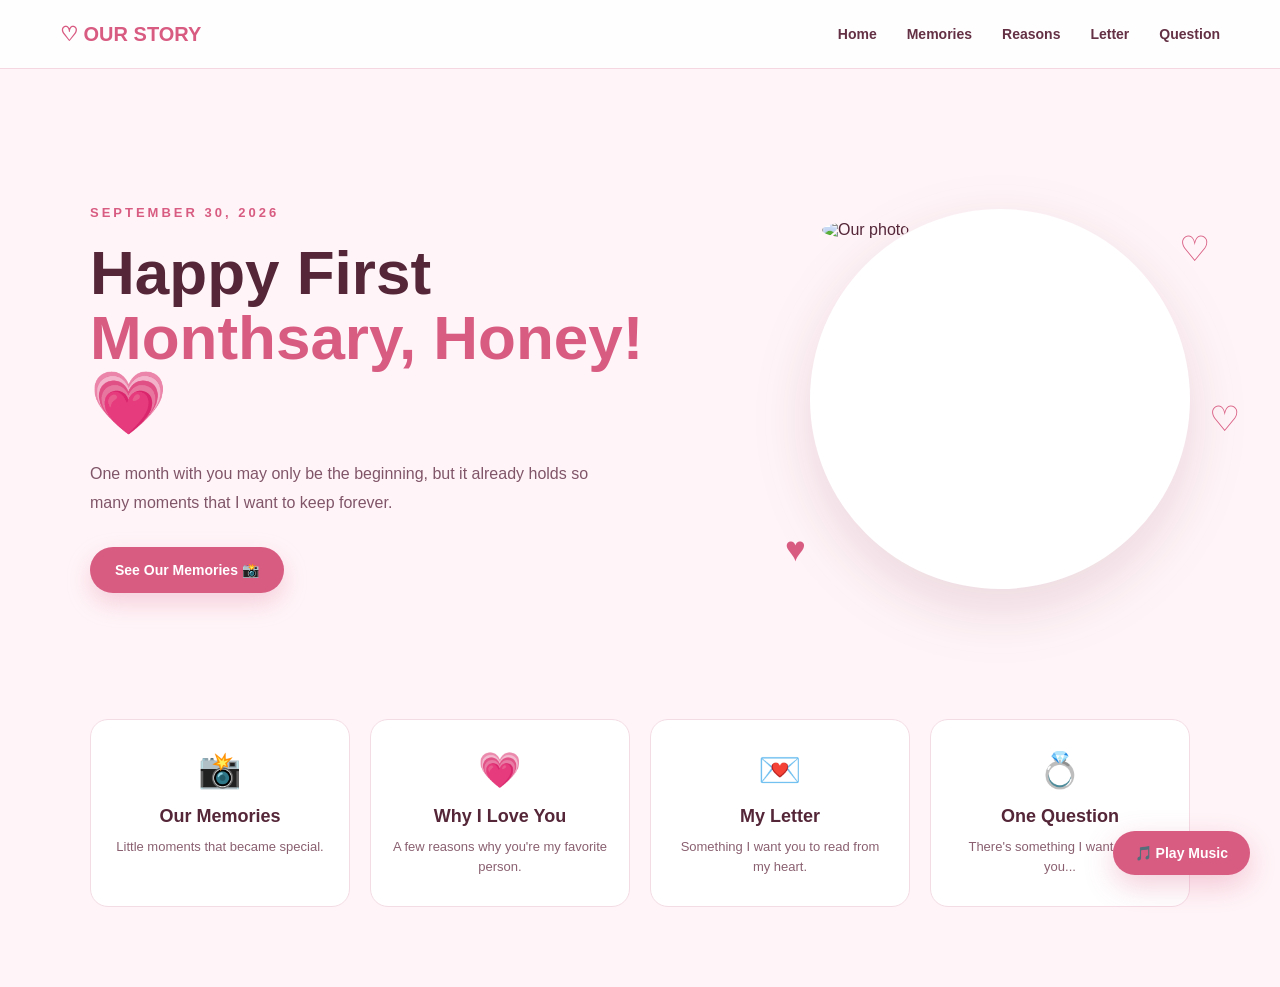
==== index.html @ a916bd5c "Add files via upload" ====
<!DOCTYPE html>
<html lang="en">
<head>
    <meta charset="UTF-8">
    <meta name="viewport" content="width=device-width, initial-scale=1.0">
    <title>Our Story 💗</title>
    <link rel="stylesheet" href="style.css">
</head>

<body>

    <nav class="navbar">

        <div class="logo">
            ♡ OUR STORY
        </div>

        <div class="nav-links">
            <a href="home.html">Home</a>
            <a href="memories.html">Memories</a>
            <a href="reasons.html">Reasons</a>
            <a href="letter.html">Letter</a>
            <a href="question.html">Question</a>
        </div>

    </nav>


    <main class="home-page">

        <section class="hero">

            <div class="hero-text">

                <p class="little-title">
                    SEPTEMBER 30, 2026
                </p>

                <h1>
                    Happy First<br>
                    <span>Monthsary, Honey!</span> 💗
                </h1>

                <p class="hero-description">
                    One month with you may only be the beginning,
                    but it already holds so many moments that I
                    want to keep forever.
                </p>

                <a href="memories.html" class="main-button">
                    See Our Memories 📸
                </a>

            </div>


            <div class="hero-photo">

                <div class="circle-photo">
                    <img src="images/photo1.jpg" alt="Our photo">
                </div>

                <div class="floating-heart heart-one">♡</div>
                <div class="floating-heart heart-two">♥</div>
                <div class="floating-heart heart-three">♡</div>

            </div>

        </section>


        <section class="home-cards">

            <a href="memories.html" class="home-card">
                <div class="card-icon">📸</div>
                <h2>Our Memories</h2>
                <p>Little moments that became special.</p>
            </a>

            <a href="reasons.html" class="home-card">
                <div class="card-icon">💗</div>
                <h2>Why I Love You</h2>
                <p>A few reasons why you're my favorite person.</p>
            </a>

            <a href="letter.html" class="home-card">
                <div class="card-icon">💌</div>
                <h2>My Letter</h2>
                <p>Something I want you to read from my heart.</p>
            </a>

            <a href="question.html" class="home-card">
                <div class="card-icon">💍</div>
                <h2>One Question</h2>
                <p>There's something I want to ask you...</p>
            </a>

        </section>

    </main>


    <!-- MUSIC -->
    <audio id="bgMusic" loop preload="auto">
        <source src="music/music.mp3" type="audio/mpeg">
    </audio>

    <button class="music-button" id="musicButton" onclick="toggleMusic()">
        🎵 Play Music
    </button>


    <script src="script.js"></script>

</body>
</html>
---- style.css ----
* {
    margin: 0;
    padding: 0;
    box-sizing: border-box;
}

html {
    scroll-behavior: smooth;
}

body {
    font-family: Arial, Helvetica, sans-serif;
    background: #fff5f8;
    color: #542638;
    min-height: 100vh;
}


/* =========================
   NAVBAR
========================= */

.navbar {
    width: 100%;
    padding: 22px 60px;
    background: rgba(255, 255, 255, 0.95);
    border-bottom: 1px solid #f5d7e2;
    display: flex;
    justify-content: space-between;
    align-items: center;
    position: relative;
    z-index: 10;
}

.logo {
    font-size: 20px;
    font-weight: bold;
    color: #d85b82;
}

.nav-links {
    display: flex;
    gap: 30px;
}

.nav-links a {
    text-decoration: none;
    color: #633044;
    font-size: 14px;
    font-weight: bold;
    transition: 0.3s;
}

.nav-links a:hover {
    color: #d85b82;
}


/* =========================
   BUTTONS
========================= */

.main-button,
.secondary-button {
    display: inline-block;
    padding: 15px 25px;
    border-radius: 30px;
    text-decoration: none;
    font-weight: bold;
    border: none;
    cursor: pointer;
    transition: 0.3s;
    font-size: 14px;
}

.main-button {
    background: #d85b82;
    color: white;
    box-shadow: 0 10px 25px rgba(216, 91, 130, 0.25);
}

.main-button:hover {
    background: #c44870;
    transform: translateY(-3px);
}

.secondary-button {
    background: white;
    color: #d85b82;
    border: 1px solid #edbfd0;
}

.secondary-button:hover {
    background: #fff0f5;
    transform: translateY(-3px);
}


/* =========================
   ENVELOPE PAGE
========================= */

.envelope-page {
    min-height: 100vh;
    background: linear-gradient(135deg, #fff7fa, #ffe7ef);
    display: flex;
    justify-content: center;
    align-items: center;
    text-align: center;
    overflow: hidden;
}

.envelope-container {
    display: flex;
    flex-direction: column;
    align-items: center;
}

.envelope {
    width: 420px;
    height: 280px;
    position: relative;
    margin-bottom: 45px;
    cursor: pointer;
}

.envelope-back {
    position: absolute;
    width: 100%;
    height: 100%;
    background: #e58aaa;
    border-radius: 8px;
    box-shadow: 0 25px 50px rgba(120, 40, 70, 0.2);
}

.envelope-front {
    position: absolute;
    bottom: 0;
    width: 100%;
    height: 65%;
    background: #d96f91;
    clip-path: polygon(0 0, 50% 55%, 100% 0, 100% 100%, 0 100%);
    z-index: 4;
}

.envelope-flap {
    position: absolute;
    top: 0;
    left: 0;
    width: 100%;
    height: 55%;
    background: #ed9fb8;
    clip-path: polygon(0 0, 50% 100%, 100% 0);
    transform-origin: top;
    transition: transform 0.8s ease;
    z-index: 5;
}

.envelope.open .envelope-flap {
    transform: rotateX(180deg);
}

.letter-inside {
    position: absolute;
    width: 82%;
    height: 75%;
    left: 9%;
    top: 10%;
    background: white;
    border-radius: 5px;
    z-index: 2;
    transition: 0.8s ease;
}

.envelope.open .letter-inside {
    transform: translateY(-120px);
}

.letter-content {
    padding: 50px 20px;
}

.letter-content span {
    font-size: 30px;
}

.letter-content h2 {
    margin: 10px 0;
    color: #c94f78;
}

.letter-content p {
    color: #7c5060;
}

.open-button {
    background: #d85b82;
    color: white;
    border: none;
    border-radius: 30px;
    padding: 16px 30px;
    font-size: 15px;
    font-weight: bold;
    cursor: pointer;
    box-shadow: 0 10px 25px rgba(216, 91, 130, 0.3);
}

.open-button:hover {
    background: #c44870;
    transform: translateY(-2px);
}

.small-text {
    margin-top: 15px;
    color: #9c6679;
    font-size: 13px;
}


/* =========================
   HOME
========================= */

.home-page {
    max-width: 1200px;
    margin: auto;
    padding: 80px 50px;
}

.hero {
    display: flex;
    justify-content: space-between;
    align-items: center;
    min-height: 500px;
    gap: 80px;
}

.hero-text {
    max-width: 600px;
}

.little-title {
    color: #d85b82;
    font-size: 13px;
    font-weight: bold;
    letter-spacing: 3px;
    margin-bottom: 20px;
}

.hero h1 {
    font-size: 62px;
    line-height: 1.05;
    color: #542638;
    margin-bottom: 25px;
}

.hero h1 span {
    color: #d85b82;
}

.hero-description {
    max-width: 520px;
    line-height: 1.8;
    color: #805568;
    margin-bottom: 30px;
}

.hero-photo {
    position: relative;
}

.circle-photo {
    width: 380px;
    height: 380px;
    border-radius: 50%;
    padding: 12px;
    background: white;
    box-shadow: 0 20px 60px rgba(120, 40, 70, 0.15);
}

.circle-photo img {
    width: 100%;
    height: 100%;
    object-fit: cover;
    border-radius: 50%;
}

.floating-heart {
    position: absolute;
    color: #d85b82;
    font-size: 35px;
    animation: float 3s ease-in-out infinite;
}

.heart-one {
    top: 20px;
    right: -20px;
}

.heart-two {
    bottom: 20px;
    left: -25px;
    animation-delay: 1s;
}

.heart-three {
    top: 50%;
    right: -50px;
    animation-delay: 2s;
}

@keyframes float {
    0%, 100% {
        transform: translateY(0);
    }

    50% {
        transform: translateY(-15px);
    }
}


/* =========================
   HOME CARDS
========================= */

.home-cards {
    margin-top: 70px;
    display: grid;
    grid-template-columns: repeat(4, 1fr);
    gap: 20px;
}

.home-card {
    background: white;
    border: 1px solid #f4dce5;
    padding: 30px 20px;
    border-radius: 18px;
    text-decoration: none;
    color: #542638;
    text-align: center;
    transition: 0.3s;
}

.home-card:hover {
    transform: translateY(-8px);
    box-shadow: 0 15px 35px rgba(120, 40, 70, 0.12);
}

.card-icon {
    font-size: 35px;
    margin-bottom: 15px;
}

.home-card h2 {
    font-size: 18px;
    margin-bottom: 10px;
}

.home-card p {
    font-size: 13px;
    color: #8a6070;
    line-height: 1.5;
}


/* =========================
   GENERAL PAGES
========================= */

.page {
    max-width: 1200px;
    margin: auto;
    padding: 70px 50px;
}

.page-heading {
    text-align: center;
    margin-bottom: 60px;
}

.page-heading > p:first-child {
    color: #d85b82;
    font-size: 12px;
    letter-spacing: 3px;
    font-weight: bold;
}

.page-heading h1 {
    font-size: 50px;
    margin: 15px 0;
}

.page-heading h1 span {
    color: #d85b82;
}

.page-heading p:last-child {
    color: #8a6070;
}


/* =========================
   POLAROIDS
========================= */

.polaroid-wall {
    display: grid;
    grid-template-columns: repeat(3, 1fr);
    gap: 45px;
    justify-items: center;
}

.polaroid {
    background: white;
    padding: 15px 15px 25px;
    width: 280px;
    box-shadow: 0 15px 35px rgba(80, 30, 50, 0.15);
    transition: 0.3s;
}

.polaroid:hover {
    transform: rotate(0deg) scale(1.05);
    z-index: 2;
}

.polaroid img {
    width: 100%;
    height: 250px;
    object-fit: cover;
}

.polaroid p {
    text-align: center;
    margin-top: 15px;
    font-family: cursive;
    color: #633044;
}

.rotate-left {
    transform: rotate(-3deg);
}

.rotate-right {
    transform: rotate(3deg);
}


/* =========================
   REASONS
========================= */

.reasons-grid {
    display: grid;
    grid-template-columns: repeat(3, 1fr);
    gap: 25px;
}

.reason-card {
    background: white;
    border: 1px solid #f2d5df;
    border-radius: 20px;
    padding: 35px;
    text-align: left;
    cursor: pointer;
    color: #542638;
    transition: 0.3s;
}

.reason-card:hover {
    transform: translateY(-7px);
    box-shadow: 0 15px 35px rgba(120, 40, 70, 0.12);
}

.reason-card span {
    color: #d85b82;
    font-weight: bold;
    font-size: 13px;
}

.reason-card h2 {
    margin: 20px 0 10px;
}

.reason-card p {
    color: #9a687b;
    font-size: 13px;
}

.funny-box {
    margin: 60px auto;
    padding: 40px;
    background: #ffe6ee;
    border-radius: 25px;
    text-align: center;
    max-width: 600px;
}

.funny-box h2 {
    margin-bottom: 10px;
}

.funny-box p {
    margin-bottom: 20px;
    color: #805568;
}


/* =========================
   POPUP
========================= */

.popup {
    display: none;
    position: fixed;
    inset: 0;
    background: rgba(70, 20, 40, 0.5);
    justify-content: center;
    align-items: center;
    z-index: 100;
}

.popup.show {
    display: flex;
}

.popup-box {
    position: relative;
    width: 450px;
    background: white;
    padding: 50px;
    border-radius: 25px;
    text-align: center;
    box-shadow: 0 25px 70px rgba(50, 20, 30, 0.25);
    animation: popup 0.3s ease;
}

@keyframes popup {
    from {
        transform: scale(0.7);
        opacity: 0;
    }

    to {
        transform: scale(1);
        opacity: 1;
    }
}

.popup-box h2 {
    margin: 20px 0 10px;
}

.popup-box p {
    color: #805568;
    line-height: 1.7;
}

#popupHeart {
    font-size: 45px;
}

.close-popup {
    position: absolute;
    right: 20px;
    top: 15px;
    border: none;
    background: none;
    font-size: 30px;
    cursor: pointer;
    color: #9a687b;
}


/* =========================
   LETTER
========================= */

.letter-page {
    max-width: 900px;
}

.love-letter {
    background: #fffdfb;
    padding: 65px 80px;
    border: 1px solid #efdfe4;
    box-shadow: 0 20px 50px rgba(80, 30, 50, 0.1);
    line-height: 2;
    font-family: Georgia, serif;
    font-size: 17px;
}

.love-letter p {
    margin-bottom: 22px;
}

.letter-greeting {
    font-size: 25px;
    color: #d85b82;
}

.letter-ending {
    color: #d85b82;
    font-weight: bold;
    font-size: 20px;
}

.signature {
    text-align: right;
    font-style: italic;
}


/* =========================
   PAGE NAVIGATION
========================= */

.page-navigation {
    display: flex;
    justify-content: center;
    gap: 20px;
    margin-top: 60px;
}


/* =========================
   FINAL QUESTION
========================= */

.question-page {
    min-height: calc(100vh - 75px);
    display: flex;
    flex-direction: column;
    align-items: center;
    justify-content: center;
    text-align: center;
    padding: 60px;
}

.question-heart {
    font-size: 70px;
    animation: heartbeat 1.5s infinite;
}

@keyframes heartbeat {
    0%, 100% {
        transform: scale(1);
    }

    50% {
        transform: scale(1.15);
    }
}

.question-page h1 {
    font-size: 65px;
    line-height: 1.05;
    margin: 15px 0 25px;
}

.question-page h1 span {
    color: #d85b82;
}

.question-text {
    color: #805568;
    line-height: 1.8;
    margin-bottom: 35px;
}

.question-buttons {
    display: flex;
    gap: 20px;
}

.yes-button,
.no-button {
    border: none;
    padding: 17px 30px;
    border-radius: 30px;
    font-weight: bold;
    cursor: pointer;
    font-size: 14px;
}

.yes-button {
    background: #d85b82;
    color: white;
}

.yes-button:hover {
    background: #c44870;
}

.no-button {
    background: white;
    color: #d85b82;
    border: 1px solid #e9bdcd;
}

.yes-message {
    display: none;
    margin-top: 35px;
    padding: 40px;
    background: white;
    border-radius: 25px;
    box-shadow: 0 20px 50px rgba(100, 30, 60, 0.15);
    animation: popup 0.4s ease;
}

.yes-message.show {
    display: block;
}

.big-heart {
    font-size: 55px;
}

.yes-message h2 {
    margin: 15px 0;
    color: #d85b82;
}

.yes-message p {
    margin: 8px;
    color: #805568;
}

.date {
    margin-top: 20px;
    color: #d85b82;
    font-weight: bold;
}


/* =========================
   RESPONSIVE
========================= */

@media (max-width: 900px) {

    .navbar {
        padding: 20px 30px;
        flex-direction: column;
        gap: 20px;
    }

    .nav-links {
        gap: 15px;
        flex-wrap: wrap;
        justify-content: center;
    }

    .hero {
        flex-direction: column;
        text-align: center;
    }

    .hero h1 {
        font-size: 48px;
    }

    .home-cards {
        grid-template-columns: repeat(2, 1fr);
    }

    .polaroid-wall {
        grid-template-columns: repeat(2, 1fr);
    }

    .reasons-grid {
        grid-template-columns: repeat(2, 1fr);
    }
}
/* =========================
   MUSIC BUTTON
========================= */

.music-button {
    position: fixed;
    right: 30px;
    bottom: 25px;

    z-index: 9999;

    border: none;
    border-radius: 30px;

    padding: 14px 22px;

    background: #d85b82;
    color: white;

    font-size: 14px;
    font-weight: bold;

    cursor: pointer;

    box-shadow: 0 10px 30px rgba(216, 91, 130, 0.3);

    transition: 0.3s;
}

.music-button:hover {
    background: #c44870;
    transform: translateY(-3px);
}

.music-button.playing {
    background: #542638;
}

@media (max-width: 700px) {

    .music-button {
        right: 15px;
        bottom: 15px;
        padding: 12px 18px;
    }

}
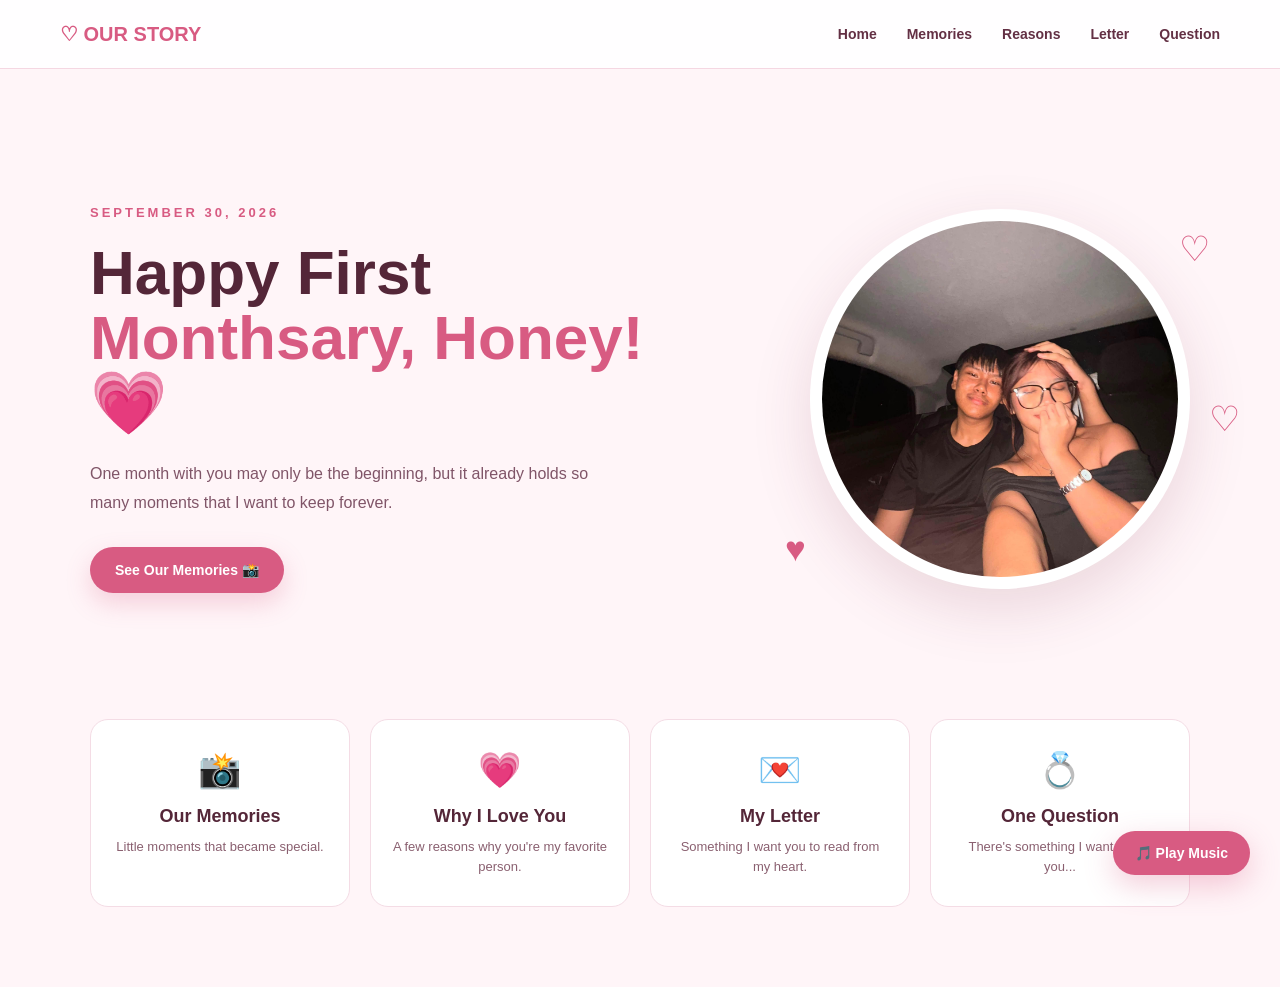
==== commit dc918125: "Add files via upload" ====
--- a/index.html
+++ b/index.html
@@ -57,7 +57,7 @@
             <div class="hero-photo">
 
                 <div class="circle-photo">
-                    <img src="images/photo1.jpg" alt="Our photo">
+                    <img src="Images/photo1.jpg" alt="Our photo">
                 </div>
 
                 <div class="floating-heart heart-one">♡</div>
